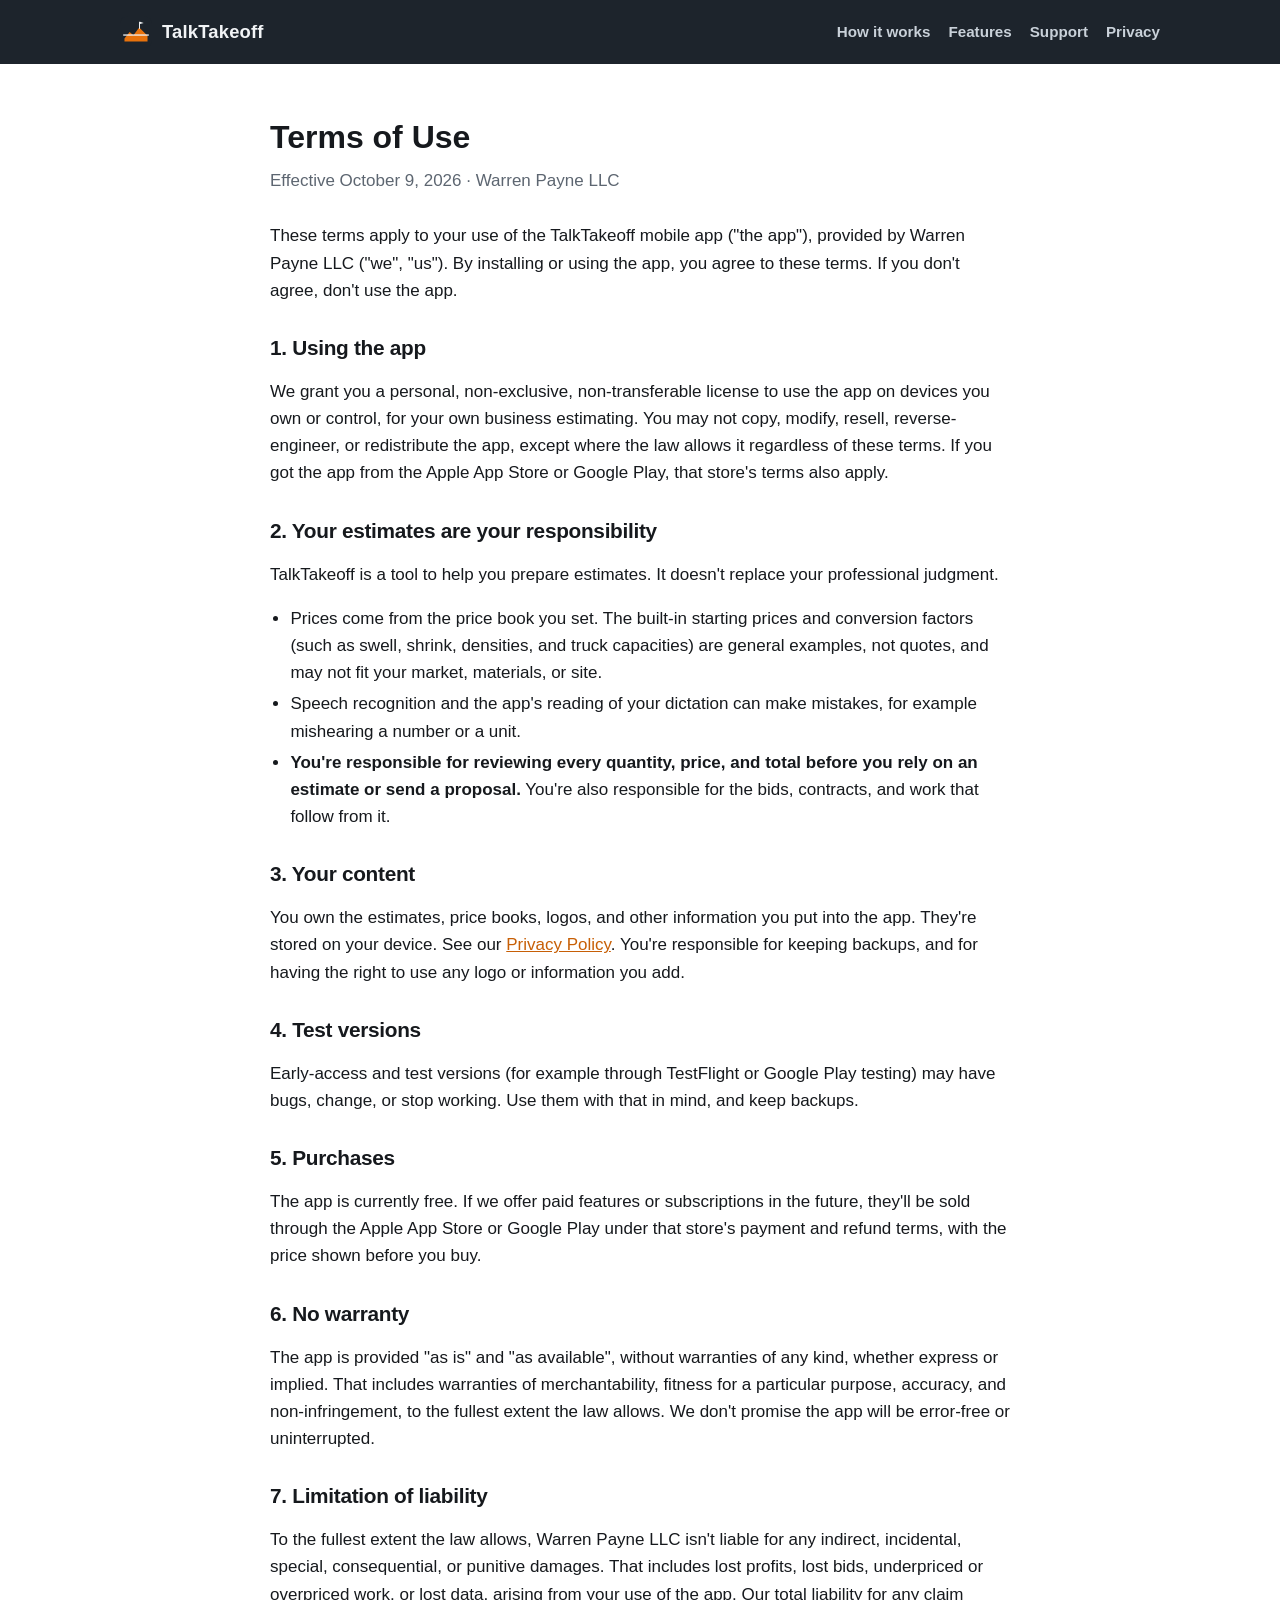
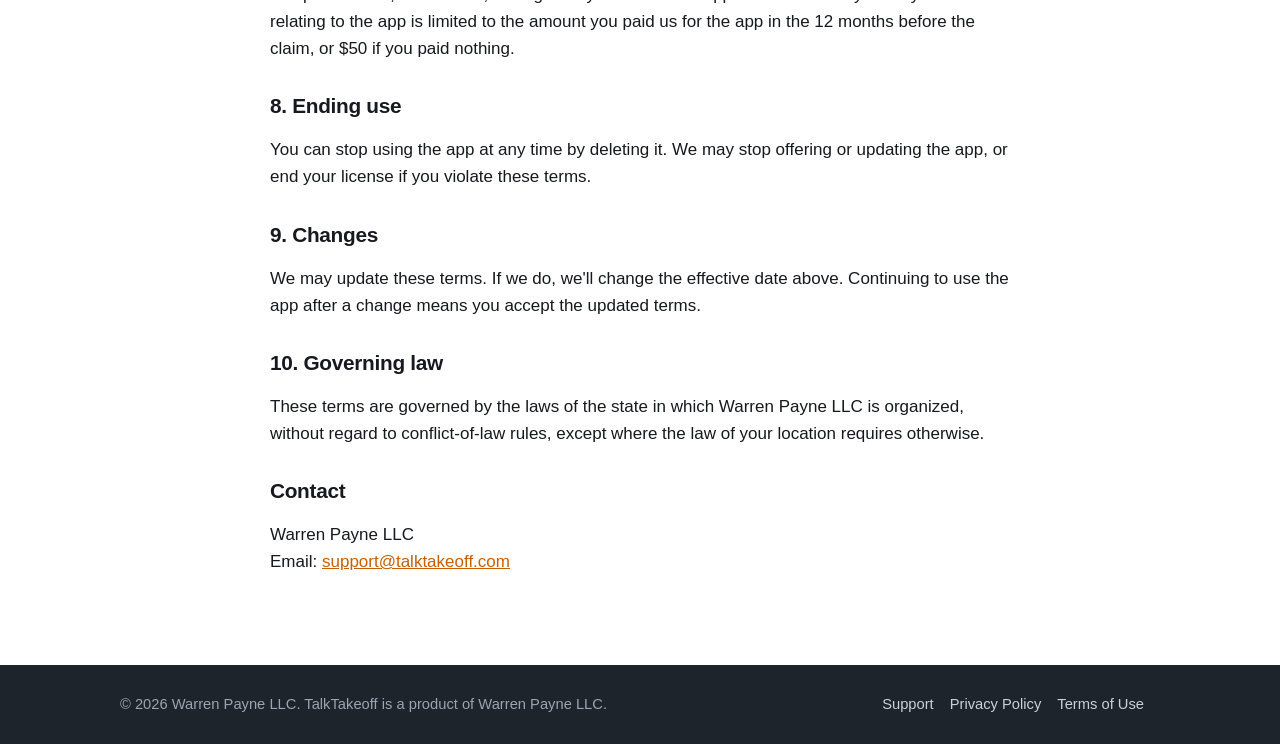
==== terms.html @ e2226eb3 "Add the TalkTakeoff website (home, privacy policy, terms, support) Static site for talktakeoff.com, " ====
<!doctype html>
<html lang="en">
<head>
<meta charset="utf-8" />
<meta name="viewport" content="width=device-width, initial-scale=1" />
<title>Terms of Use · TalkTakeoff</title>
<meta name="description" content="Terms of use for the TalkTakeoff app." />
<meta name="theme-color" content="#1d242c" />
<link rel="icon" href="/img/icon.svg" type="image/svg+xml" />
<link rel="apple-touch-icon" href="/img/apple-touch-icon.png" />
<link rel="canonical" href="https://talktakeoff.com/terms.html" />
<link rel="stylesheet" href="/styles.css" />
</head>
<body>
<header class="site-head">
  <div class="wrap">
    <a class="brand" href="/"><img src="/img/icon.svg" alt="" width="32" height="32" />TalkTakeoff</a>
    <nav class="nav" aria-label="Main">
      <a href="/#how">How it works</a>
      <a href="/#features">Features</a>
      <a href="/support.html">Support</a>
      <a href="/privacy.html">Privacy</a>
    </nav>
  </div>
</header>

<main class="doc">
  <div class="wrap">
    <h1>Terms of Use</h1>
    <p class="meta">Effective October 9, 2026 · Warren Payne LLC</p>

    <p>These terms apply to your use of the TalkTakeoff mobile app ("the app"), provided by Warren Payne LLC ("we", "us"). By installing or using the app, you agree to these terms. If you don't agree, don't use the app.</p>

    <h2>1. Using the app</h2>
    <p>We grant you a personal, non-exclusive, non-transferable license to use the app on devices you own or control, for your own business estimating. You may not copy, modify, resell, reverse-engineer, or redistribute the app, except where the law allows it regardless of these terms. If you got the app from the Apple App Store or Google Play, that store's terms also apply.</p>

    <h2>2. Your estimates are your responsibility</h2>
    <p>TalkTakeoff is a tool to help you prepare estimates. It doesn't replace your professional judgment.</p>
    <ul>
      <li>Prices come from the price book you set. The built-in starting prices and conversion factors (such as swell, shrink, densities, and truck capacities) are general examples, not quotes, and may not fit your market, materials, or site.</li>
      <li>Speech recognition and the app's reading of your dictation can make mistakes, for example mishearing a number or a unit.</li>
      <li><strong>You're responsible for reviewing every quantity, price, and total before you rely on an estimate or send a proposal.</strong> You're also responsible for the bids, contracts, and work that follow from it.</li>
    </ul>

    <h2>3. Your content</h2>
    <p>You own the estimates, price books, logos, and other information you put into the app. They're stored on your device. See our <a href="/privacy.html">Privacy Policy</a>. You're responsible for keeping backups, and for having the right to use any logo or information you add.</p>

    <h2>4. Test versions</h2>
    <p>Early-access and test versions (for example through TestFlight or Google Play testing) may have bugs, change, or stop working. Use them with that in mind, and keep backups.</p>

    <h2>5. Purchases</h2>
    <p>The app is currently free. If we offer paid features or subscriptions in the future, they'll be sold through the Apple App Store or Google Play under that store's payment and refund terms, with the price shown before you buy.</p>

    <h2>6. No warranty</h2>
    <p>The app is provided "as is" and "as available", without warranties of any kind, whether express or implied. That includes warranties of merchantability, fitness for a particular purpose, accuracy, and non-infringement, to the fullest extent the law allows. We don't promise the app will be error-free or uninterrupted.</p>

    <h2>7. Limitation of liability</h2>
    <p>To the fullest extent the law allows, Warren Payne LLC isn't liable for any indirect, incidental, special, consequential, or punitive damages. That includes lost profits, lost bids, underpriced or overpriced work, or lost data, arising from your use of the app. Our total liability for any claim relating to the app is limited to the amount you paid us for the app in the 12 months before the claim, or $50 if you paid nothing.</p>

    <h2>8. Ending use</h2>
    <p>You can stop using the app at any time by deleting it. We may stop offering or updating the app, or end your license if you violate these terms.</p>

    <h2>9. Changes</h2>
    <p>We may update these terms. If we do, we'll change the effective date above. Continuing to use the app after a change means you accept the updated terms.</p>

    <h2>10. Governing law</h2>
    <p>These terms are governed by the laws of the state in which Warren Payne LLC is organized, without regard to conflict-of-law rules, except where the law of your location requires otherwise.</p>

    <h2>Contact</h2>
    <p>Warren Payne LLC<br />Email: <a href="mailto:support@talktakeoff.com">support@talktakeoff.com</a></p>
  </div>
</main>

<footer class="site-foot">
  <div class="wrap">
    <div>© 2026 Warren Payne LLC. TalkTakeoff is a product of Warren Payne LLC.</div>
    <div><a href="/support.html">Support</a><a href="/privacy.html">Privacy Policy</a><a href="/terms.html">Terms of Use</a></div>
  </div>
</footer>
</body>
</html>
---- styles.css ----
/* TalkTakeoff website. Plain CSS, no build step. Brand: site-work orange on slate. */
:root {
  --bg: #ffffff;
  --bg-soft: #f4f5f7;
  --ink: #16191d;
  --muted: #5d6671;
  --line: #e1e4e8;
  --chrome: #1d242c;
  --chrome-ink: #f2f4f6;
  --accent: #e8720c;
  --accent-strong: #c75f06;
  --accent-soft: #fdf0e3;
  --radius: 14px;
  --max: 1080px;
  --font: -apple-system, BlinkMacSystemFont, "Segoe UI", Roboto, "Helvetica Neue", Arial, sans-serif;
  color-scheme: light;
}
@media (prefers-color-scheme: dark) {
  :root {
    --bg: #0f1317;
    --bg-soft: #182027;
    --ink: #eef1f4;
    --muted: #9aa5b1;
    --line: #2d3843;
    --chrome: #12181e;
    --accent: #f08a2e;
    --accent-strong: #ff9d45;
    --accent-soft: #2c1d10;
    color-scheme: dark;
  }
}

* { box-sizing: border-box; }
html { -webkit-text-size-adjust: 100%; }
body { margin: 0; background: var(--bg); color: var(--ink); font-family: var(--font); font-size: 17px; line-height: 1.6; }
img, svg { max-width: 100%; }
a { color: var(--accent-strong); }
@media (prefers-color-scheme: dark) { a { color: var(--accent); } }
:focus-visible { outline: 3px solid var(--accent); outline-offset: 2px; }
.wrap { max-width: var(--max); margin: 0 auto; padding: 0 20px; }

/* header */
.site-head { background: var(--chrome); color: var(--chrome-ink); position: sticky; top: 0; z-index: 10; }
.site-head .wrap { display: flex; align-items: center; justify-content: space-between; gap: 16px; min-height: 64px; flex-wrap: wrap; }
.brand { display: flex; align-items: center; gap: 10px; color: inherit; text-decoration: none; font-weight: 800; font-size: 1.15rem; letter-spacing: .2px; }
.brand img { width: 32px; height: 32px; border-radius: 8px; }
.nav { display: flex; gap: 18px; flex-wrap: wrap; }
.nav a { color: #c9d1d9; text-decoration: none; font-size: .95rem; font-weight: 600; }
.nav a:hover, .nav a[aria-current="page"] { color: #ffffff; }

/* hero */
.hero { background: var(--chrome); color: var(--chrome-ink); padding: 56px 0 72px; }
.hero .wrap { display: grid; grid-template-columns: 1.15fr .85fr; gap: 40px; align-items: center; }
.hero h1 { font-size: clamp(2rem, 4.5vw, 3.1rem); line-height: 1.1; margin: 0 0 16px; letter-spacing: -.5px; }
.hero h1 span { color: #f08a2e; }
.hero p.lead { font-size: 1.15rem; color: #c9d1d9; margin: 0 0 26px; max-width: 34em; }
.cta { display: flex; gap: 12px; flex-wrap: wrap; }
.btn { display: inline-flex; align-items: center; justify-content: center; min-height: 48px; padding: 0 22px; border-radius: 12px; font-weight: 700; text-decoration: none; border: 1px solid transparent; }
.btn.primary { background: var(--accent); color: #fff; }
.btn.primary:hover { background: var(--accent-strong); }
.btn.ghost { border-color: rgba(255,255,255,.25); color: #fff; }
.badge-note { margin-top: 14px; font-size: .9rem; color: #9aa5b1; }

/* "dictation" demo card */
.demo { background: #182027; border: 1px solid #2d3843; border-radius: 18px; padding: 18px; box-shadow: 0 20px 50px rgba(0,0,0,.35); }
.demo .say { display: flex; gap: 12px; align-items: flex-start; margin-bottom: 14px; }
.mic { flex: none; width: 44px; height: 44px; border-radius: 50%; background: var(--accent); display: grid; place-items: center; }
.mic svg { width: 22px; height: 22px; }
.quote { font-style: italic; color: #e6e9ec; font-size: .98rem; }
.lines { border-top: 1px dashed #2d3843; padding-top: 10px; font-size: .9rem; }
.lines div { display: flex; justify-content: space-between; gap: 12px; padding: 5px 0; color: #c9d1d9; }
.lines b { color: #fff; font-variant-numeric: tabular-nums; white-space: nowrap; }
.lines .total { border-top: 1px solid #2d3843; margin-top: 6px; padding-top: 10px; font-size: 1rem; }
.lines .total b { color: #f08a2e; }

/* sections */
section { padding: 64px 0; }
section.soft { background: var(--bg-soft); }
h2 { font-size: clamp(1.6rem, 3vw, 2.1rem); line-height: 1.2; margin: 0 0 12px; letter-spacing: -.3px; }
.section-lead { color: var(--muted); max-width: 40em; margin: 0 0 32px; }
.steps { display: grid; grid-template-columns: repeat(3, 1fr); gap: 20px; counter-reset: step; }
.step { background: var(--bg); border: 1px solid var(--line); border-radius: var(--radius); padding: 22px; }
section.soft .step { background: var(--bg); }
.step::before { counter-increment: step; content: counter(step); display: grid; place-items: center; width: 34px; height: 34px; border-radius: 50%; background: var(--accent); color: #fff; font-weight: 800; margin-bottom: 12px; }
.step h3 { margin: 0 0 6px; font-size: 1.1rem; }
.step p { margin: 0; color: var(--muted); }
.features { display: grid; grid-template-columns: repeat(3, 1fr); gap: 18px; }
.feature { padding: 4px 0; }
.feature h3 { margin: 0 0 4px; font-size: 1.05rem; }
.feature h3::before { content: ""; display: inline-block; width: 10px; height: 10px; border-radius: 3px; background: var(--accent); margin-right: 8px; vertical-align: 1px; }
.feature p { margin: 0; color: var(--muted); font-size: .97rem; }
.callout { background: var(--accent-soft); border-left: 4px solid var(--accent); border-radius: 10px; padding: 18px 20px; }
.callout p { margin: 0; }

/* document pages */
.doc { padding: 48px 0 72px; }
.doc .wrap { max-width: 780px; }
.doc h1 { font-size: 2rem; margin: 0 0 4px; }
.doc .meta { color: var(--muted); margin: 0 0 28px; }
.doc h2 { font-size: 1.3rem; margin: 32px 0 8px; }
.doc ul { padding-left: 1.2em; }
.doc li { margin: 4px 0; }

/* footer */
.site-foot { background: var(--chrome); color: #9aa5b1; padding: 28px 0; font-size: .92rem; }
.site-foot .wrap { display: flex; justify-content: space-between; gap: 16px; flex-wrap: wrap; }
.site-foot a { color: #c9d1d9; text-decoration: none; margin-right: 16px; }
.site-foot a:hover { color: #fff; }

@media (max-width: 860px) {
  .site-head { position: static; }
  .hero .wrap { grid-template-columns: 1fr; }
  .steps, .features { grid-template-columns: 1fr; }
  .hero { padding: 40px 0 52px; }
  section { padding: 48px 0; }
}
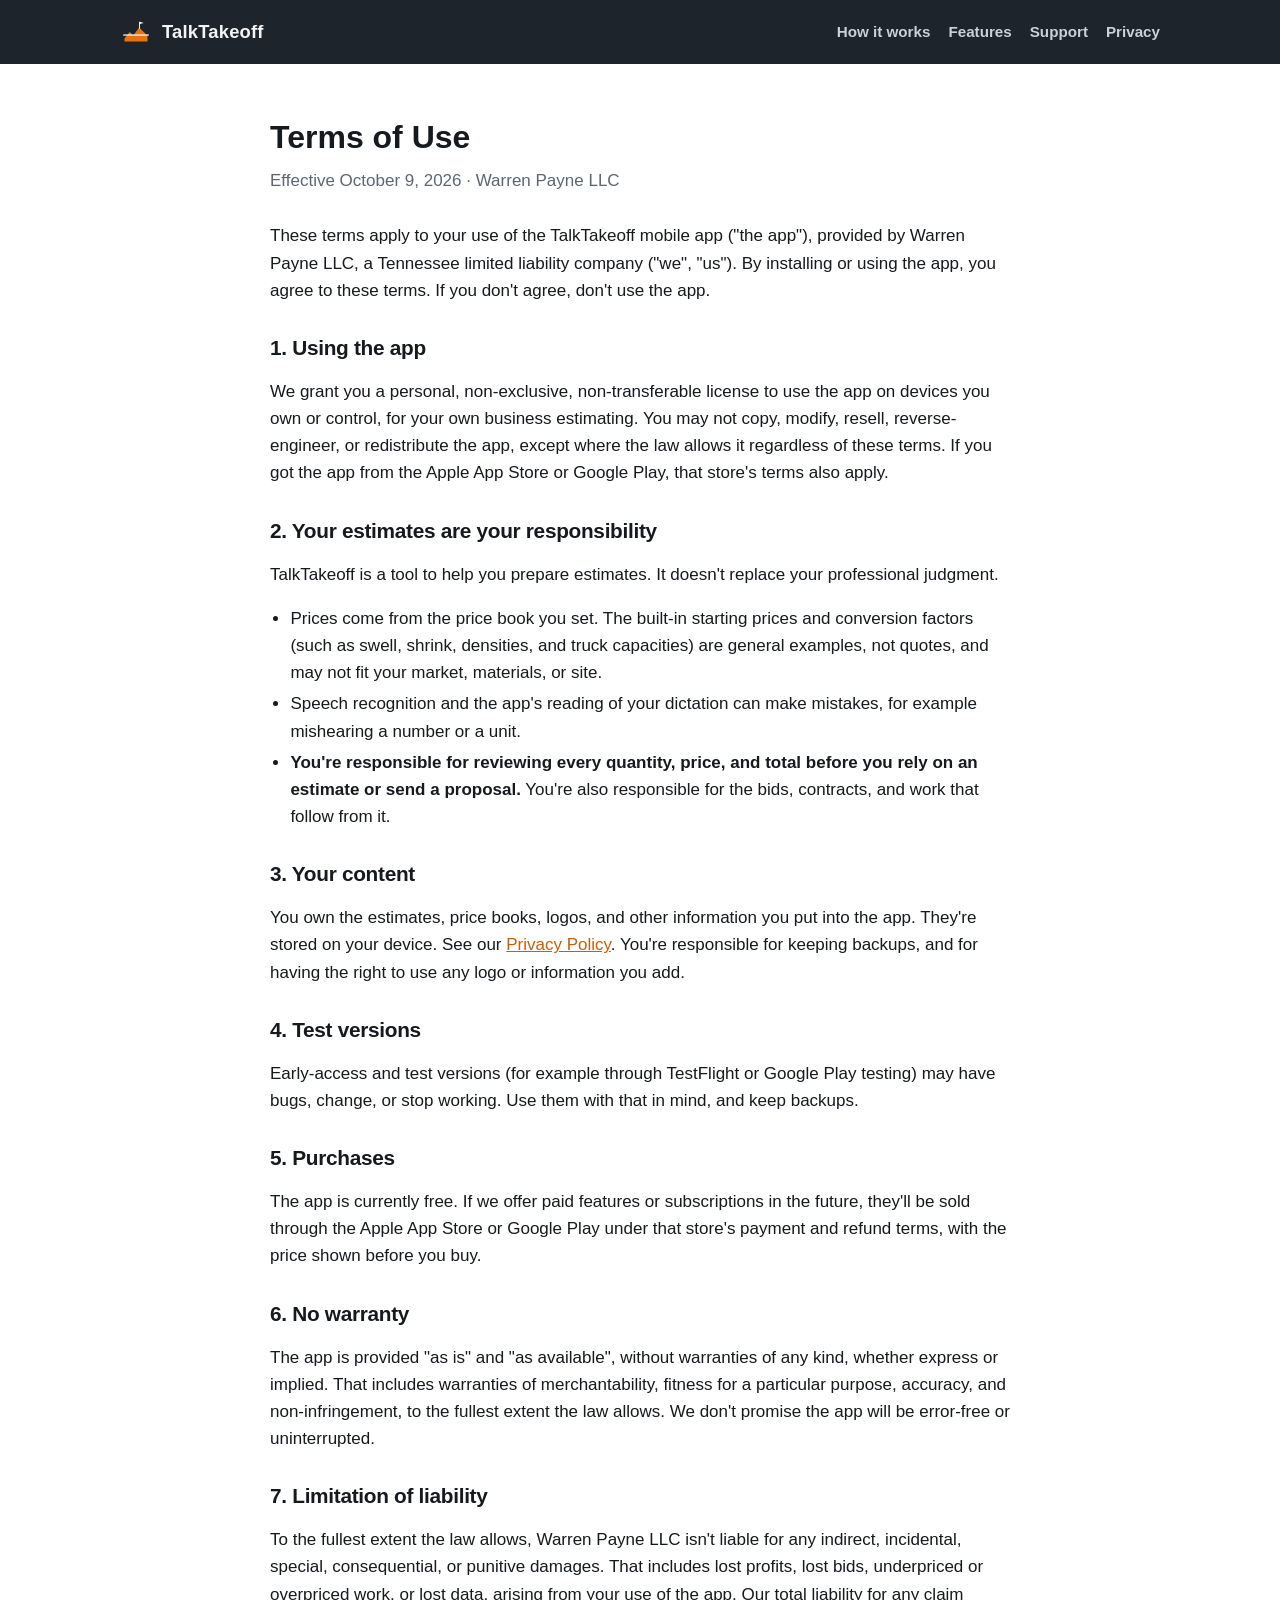
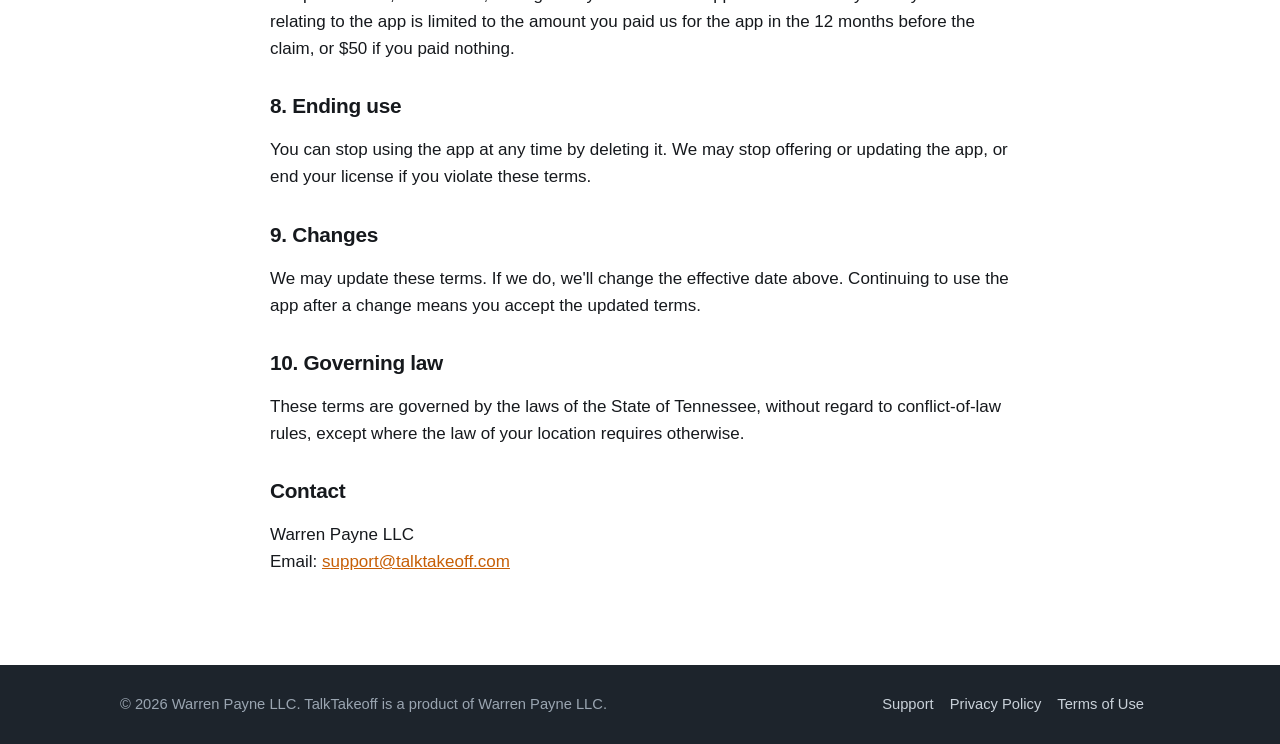
==== commit 0bf8634d: "TalkTakeoff terms: Tennessee governing law (Warren Payne LLC is a Tennessee LLC) Co-Authored-By: Cla" ====
--- a/terms.html
+++ b/terms.html
@@ -29,7 +29,7 @@
     <h1>Terms of Use</h1>
     <p class="meta">Effective October 9, 2026 · Warren Payne LLC</p>
 
-    <p>These terms apply to your use of the TalkTakeoff mobile app ("the app"), provided by Warren Payne LLC ("we", "us"). By installing or using the app, you agree to these terms. If you don't agree, don't use the app.</p>
+    <p>These terms apply to your use of the TalkTakeoff mobile app ("the app"), provided by Warren Payne LLC, a Tennessee limited liability company ("we", "us"). By installing or using the app, you agree to these terms. If you don't agree, don't use the app.</p>
 
     <h2>1. Using the app</h2>
     <p>We grant you a personal, non-exclusive, non-transferable license to use the app on devices you own or control, for your own business estimating. You may not copy, modify, resell, reverse-engineer, or redistribute the app, except where the law allows it regardless of these terms. If you got the app from the Apple App Store or Google Play, that store's terms also apply.</p>
@@ -64,7 +64,7 @@
     <p>We may update these terms. If we do, we'll change the effective date above. Continuing to use the app after a change means you accept the updated terms.</p>
 
     <h2>10. Governing law</h2>
-    <p>These terms are governed by the laws of the state in which Warren Payne LLC is organized, without regard to conflict-of-law rules, except where the law of your location requires otherwise.</p>
+    <p>These terms are governed by the laws of the State of Tennessee, without regard to conflict-of-law rules, except where the law of your location requires otherwise.</p>
 
     <h2>Contact</h2>
     <p>Warren Payne LLC<br />Email: <a href="mailto:support@talktakeoff.com">support@talktakeoff.com</a></p>
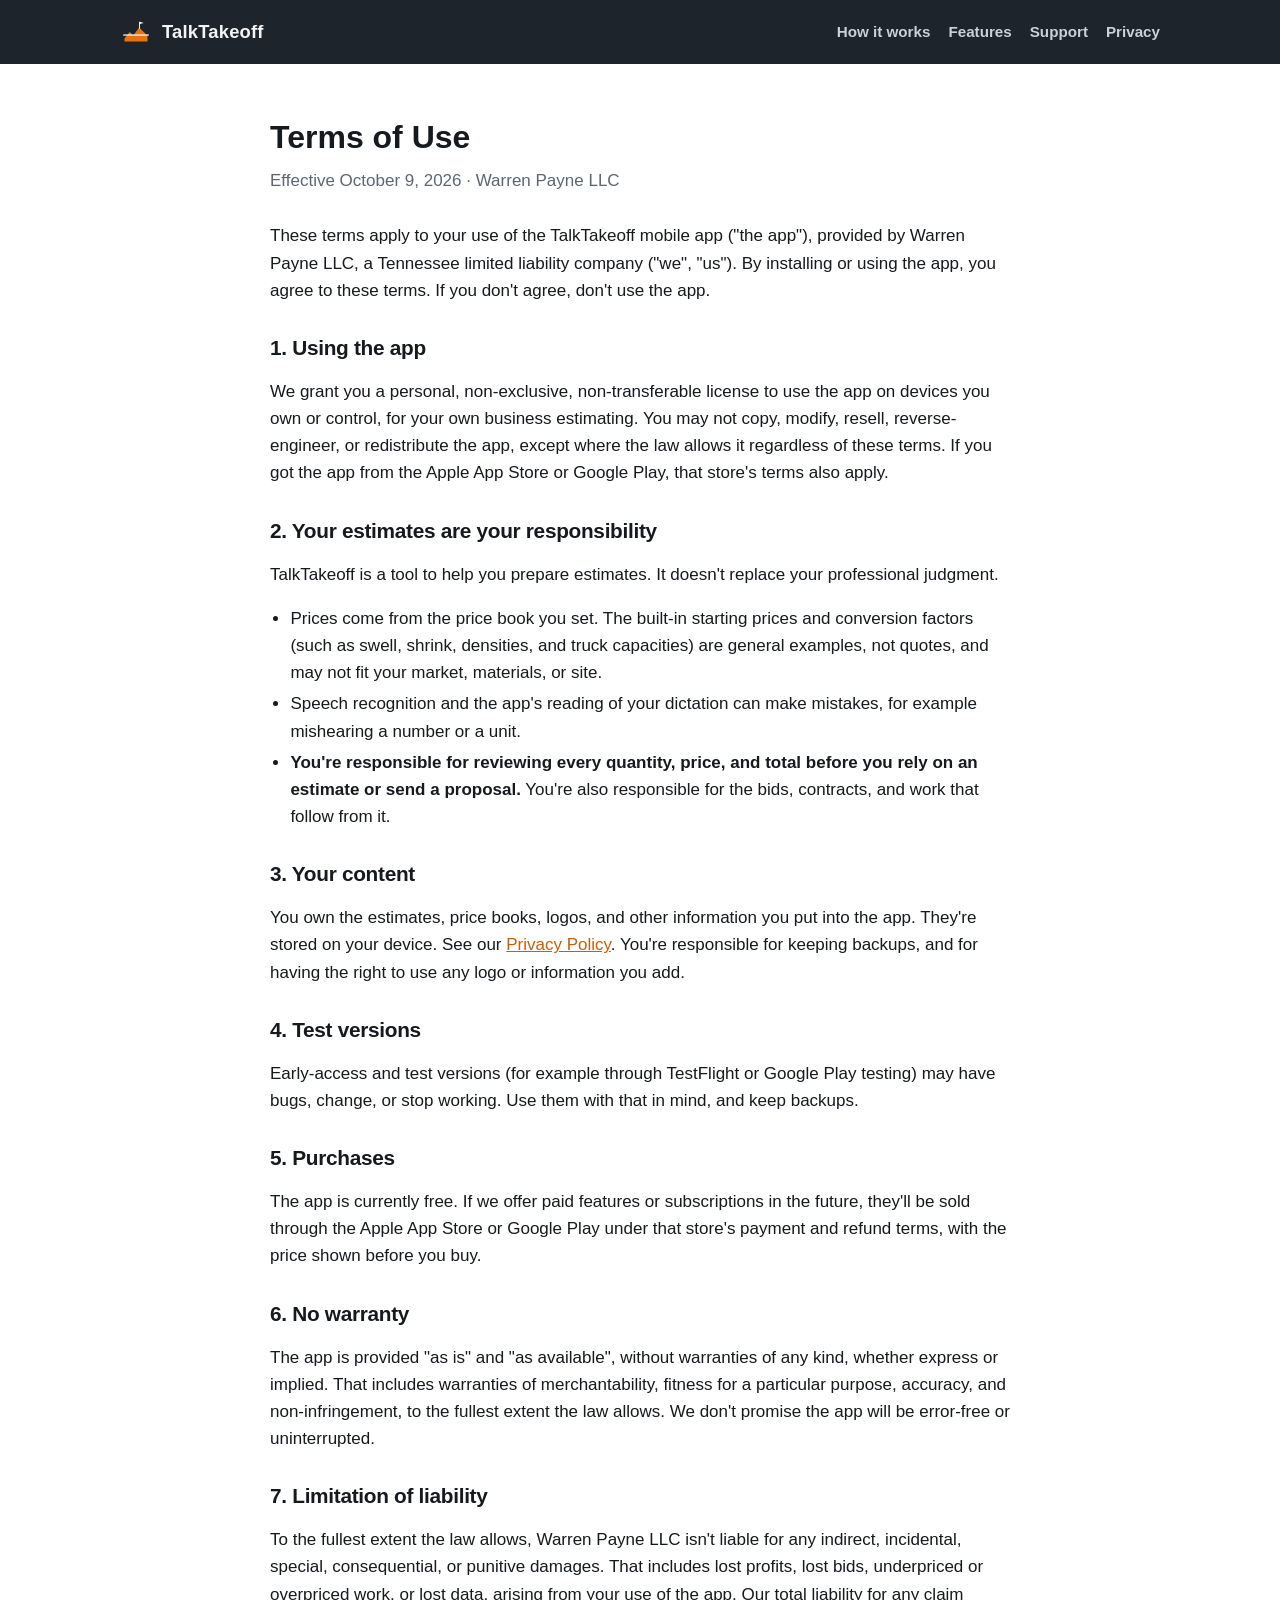
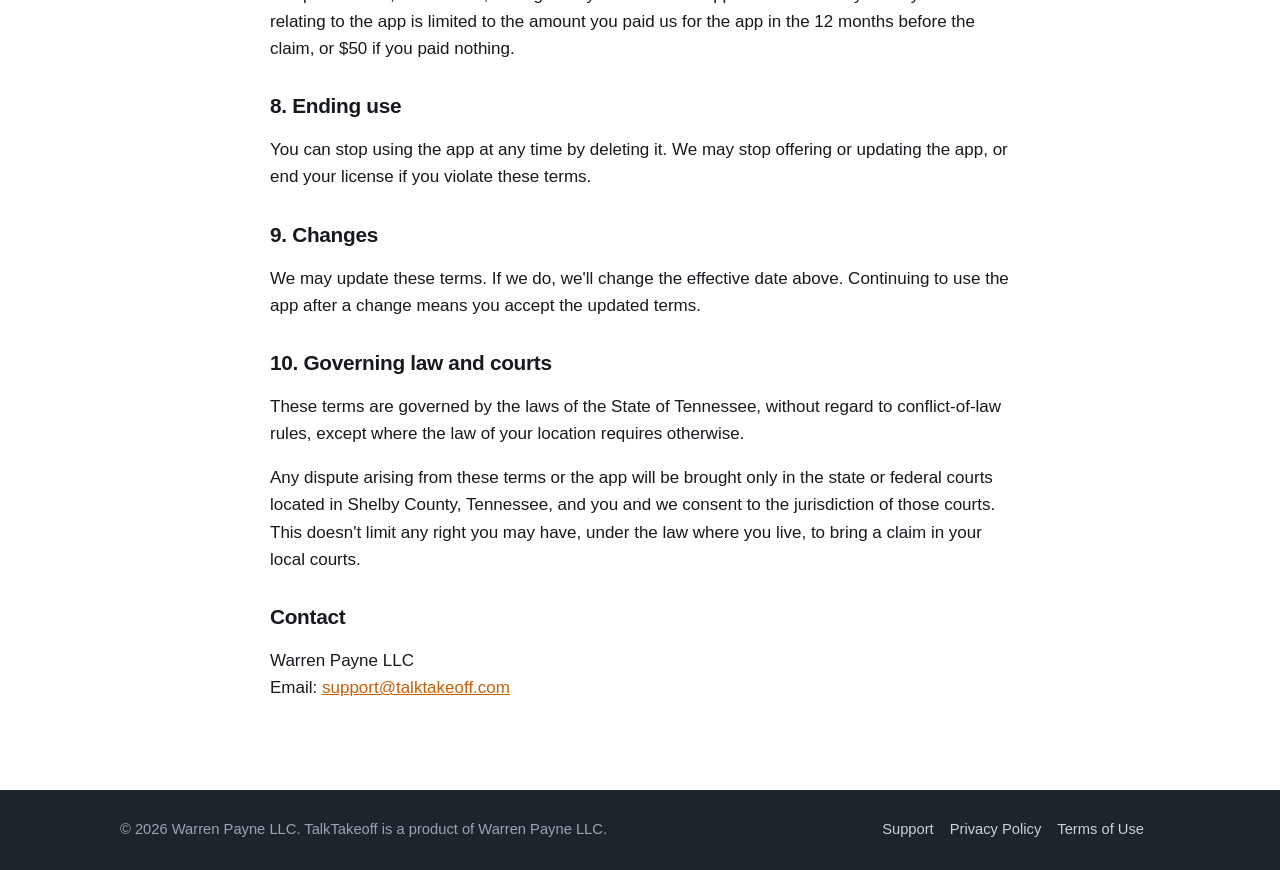
==== commit b2f4d858: "TalkTakeoff terms: courts in Shelby County, Tennessee Co-Authored-By: Claude Opus 5.5 <noreply@anthr" ====
--- a/terms.html
+++ b/terms.html
@@ -63,8 +63,9 @@
     <h2>9. Changes</h2>
     <p>We may update these terms. If we do, we'll change the effective date above. Continuing to use the app after a change means you accept the updated terms.</p>
 
-    <h2>10. Governing law</h2>
+    <h2>10. Governing law and courts</h2>
     <p>These terms are governed by the laws of the State of Tennessee, without regard to conflict-of-law rules, except where the law of your location requires otherwise.</p>
+    <p>Any dispute arising from these terms or the app will be brought only in the state or federal courts located in Shelby County, Tennessee, and you and we consent to the jurisdiction of those courts. This doesn't limit any right you may have, under the law where you live, to bring a claim in your local courts.</p>
 
     <h2>Contact</h2>
     <p>Warren Payne LLC<br />Email: <a href="mailto:support@talktakeoff.com">support@talktakeoff.com</a></p>
